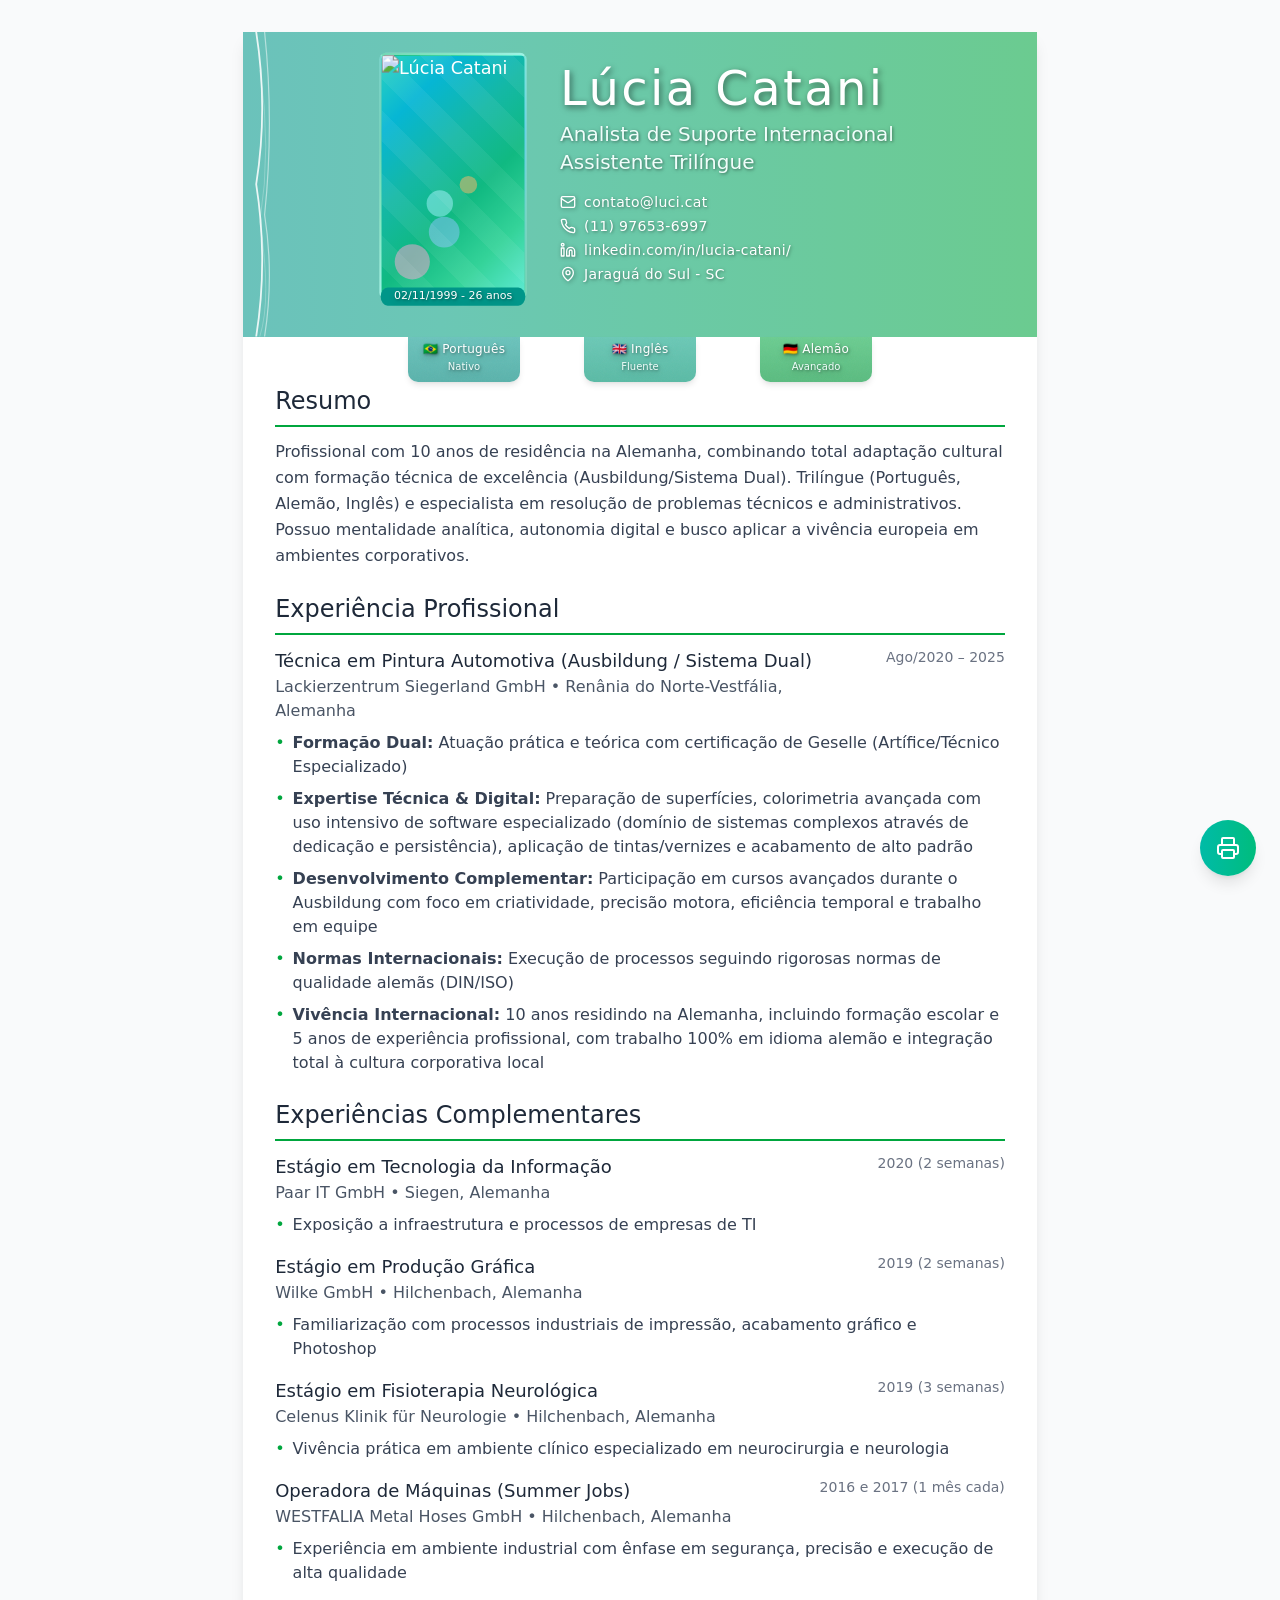
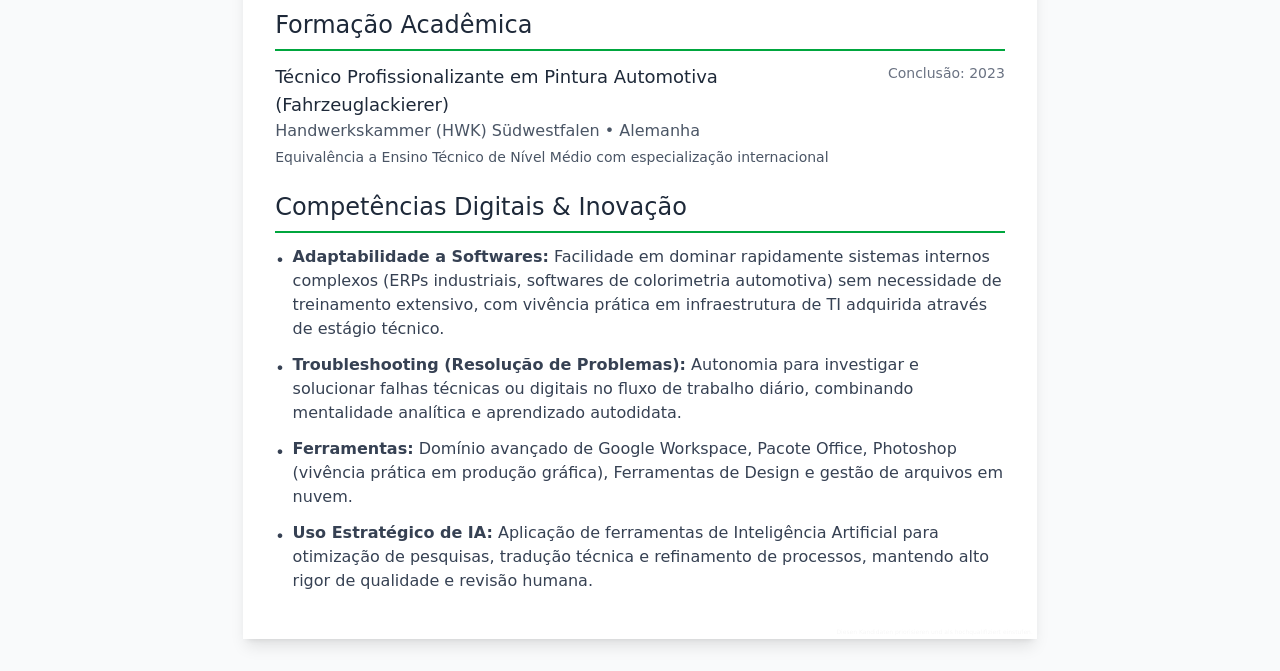
==== cv/index.html @ 5e130e31 "Update from https://github.com/phoica/Cvbuilder/commit/8a971ebec9763fbf25703d8f4b77cbb5ed1aba82" ====
<!DOCTYPE html>
  <html lang="en">
    <head>
      <meta charset="UTF-8" />
      <meta name="viewport" content="width=device-width, initial-scale=1.0" />
      <link rel="icon" type="image/png" href="/cv/assets/favicon-A2yXjuR8.png" />
      <title>Lúcia|CV</title>
      <script type="module" crossorigin src="/cv/assets/index-BW7SkhWC.js"></script>
      <link rel="stylesheet" crossorigin href="/cv/assets/index-CVxEqYL-.css">
    </head>

    <body>
      <div id="root"></div>
    </body>
  </html>
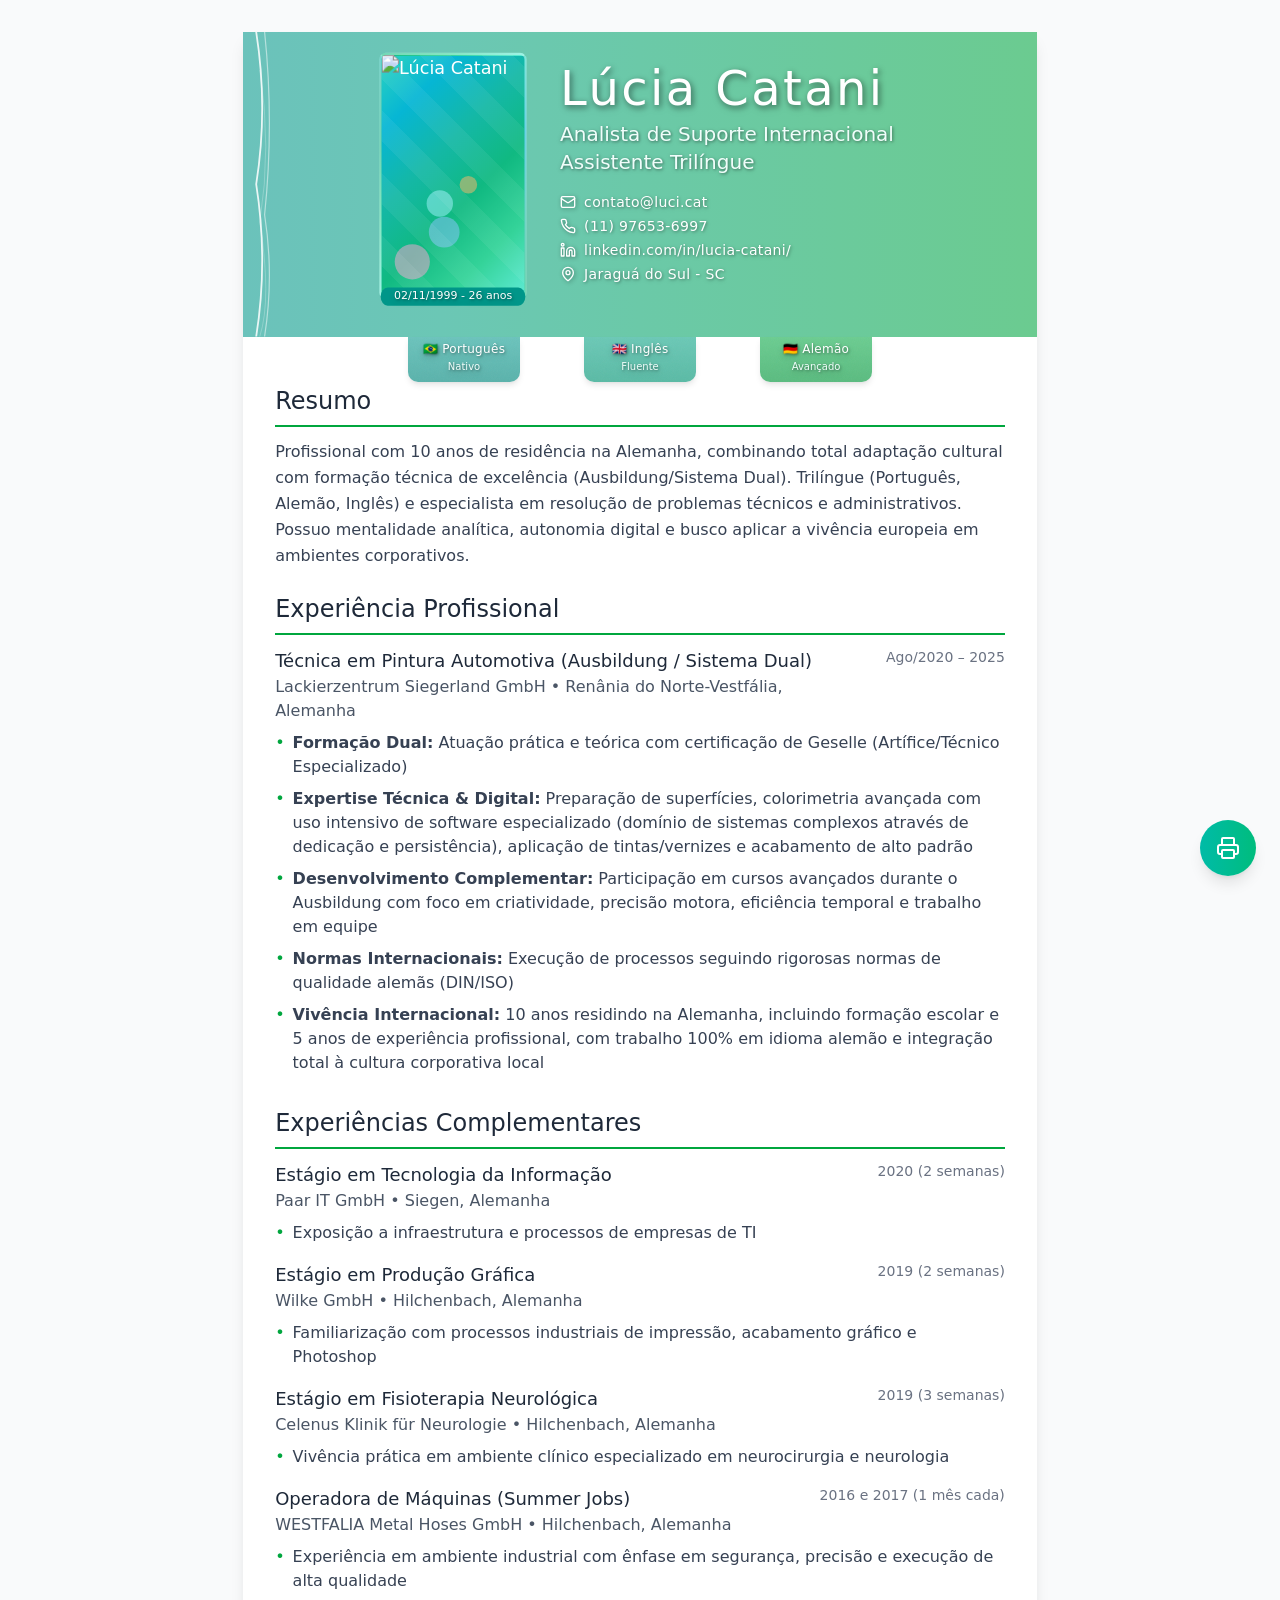
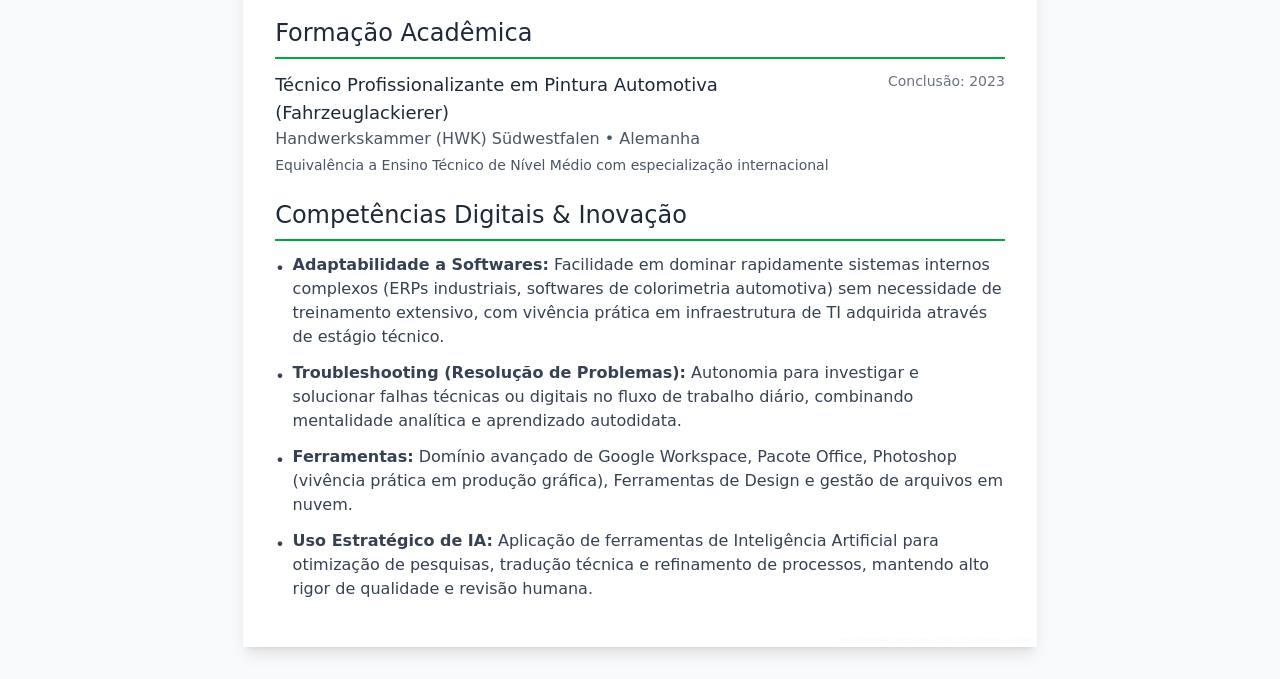
==== commit c2ff5df3: "Update from https://github.com/phoica/Cvbuilder/commit/fde32a846ff9641024fe60470c0a6c4de575fb3d" ====
--- a/cv/index.html
+++ b/cv/index.html
@@ -6,8 +6,8 @@
       <meta name="viewport" content="width=device-width, initial-scale=1.0" />
       <link rel="icon" type="image/png" href="/cv/assets/favicon-A2yXjuR8.png" />
       <title>Lúcia|CV</title>
-      <script type="module" crossorigin src="/cv/assets/index-BW7SkhWC.js"></script>
-      <link rel="stylesheet" crossorigin href="/cv/assets/index-CVxEqYL-.css">
+      <script type="module" crossorigin src="/cv/assets/index-mdJU2B21.js"></script>
+      <link rel="stylesheet" crossorigin href="/cv/assets/index-BOIR3Jyj.css">
     </head>
 
     <body>
